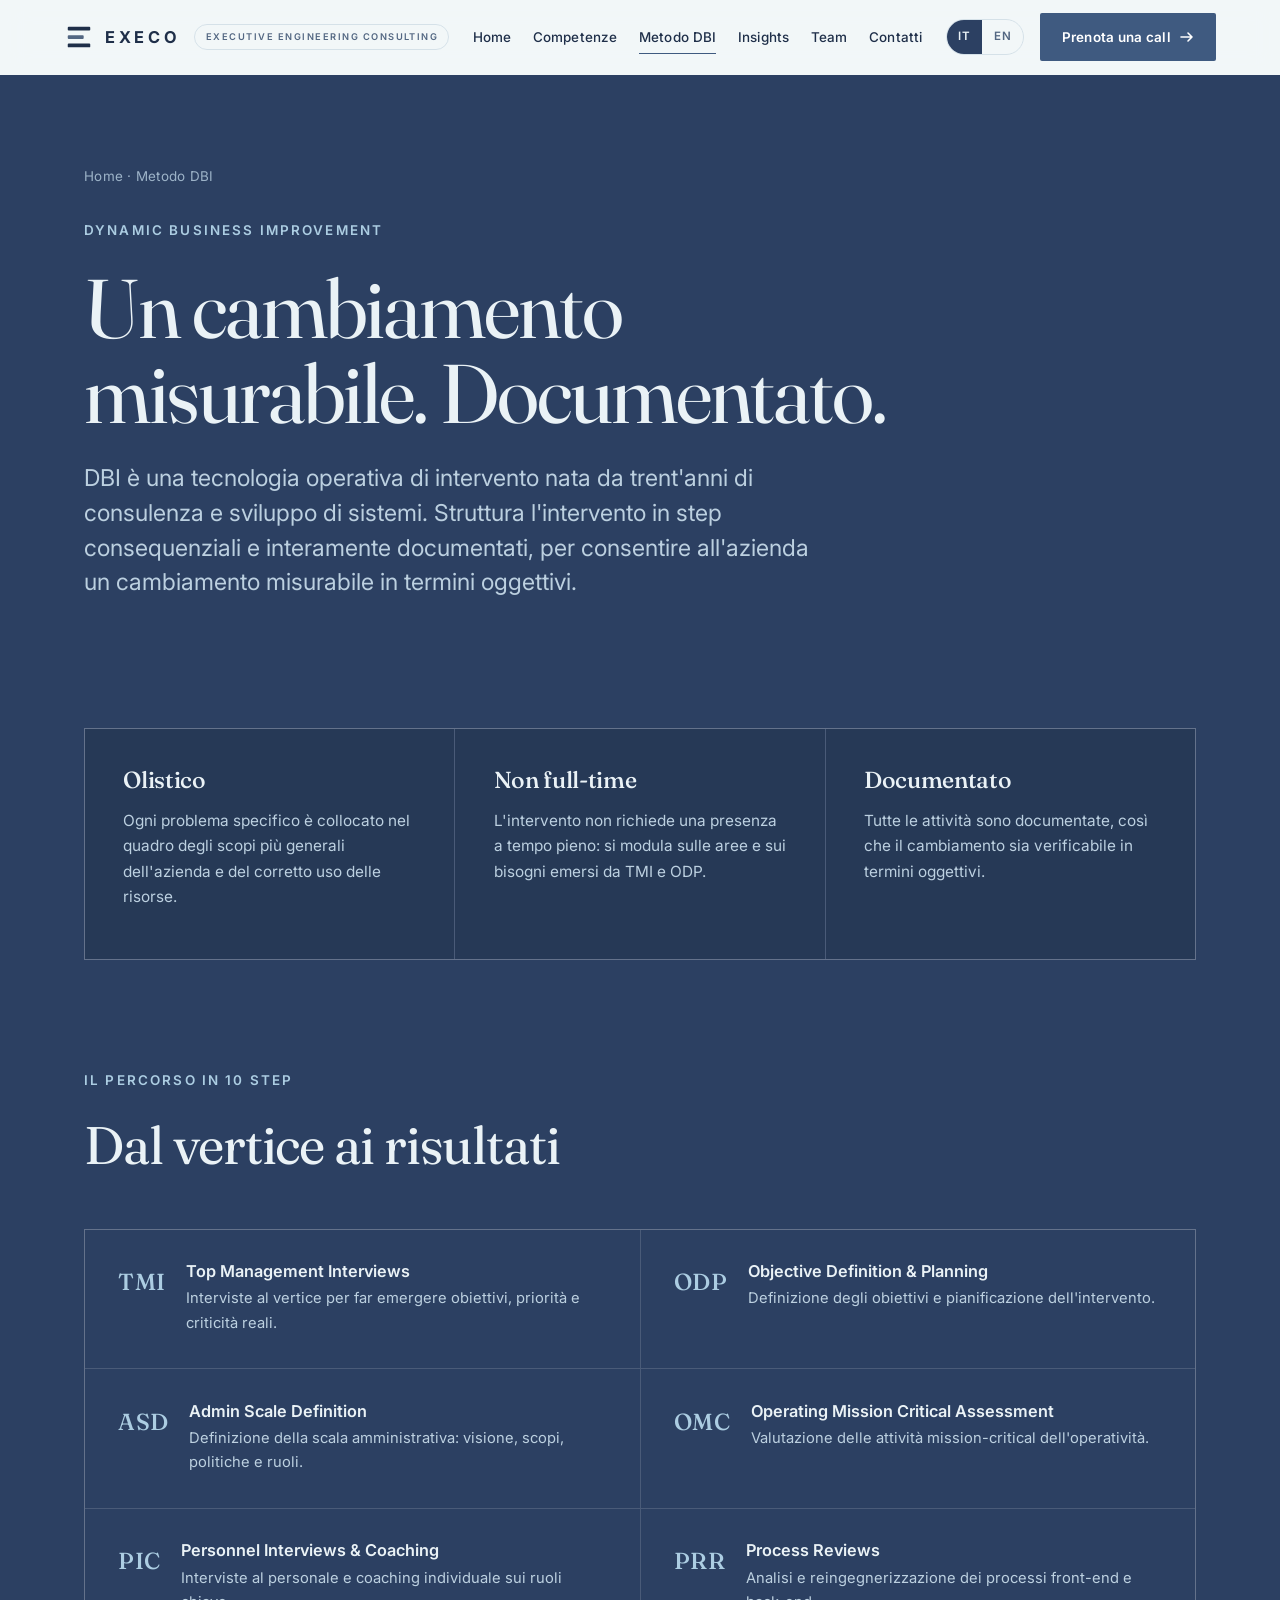
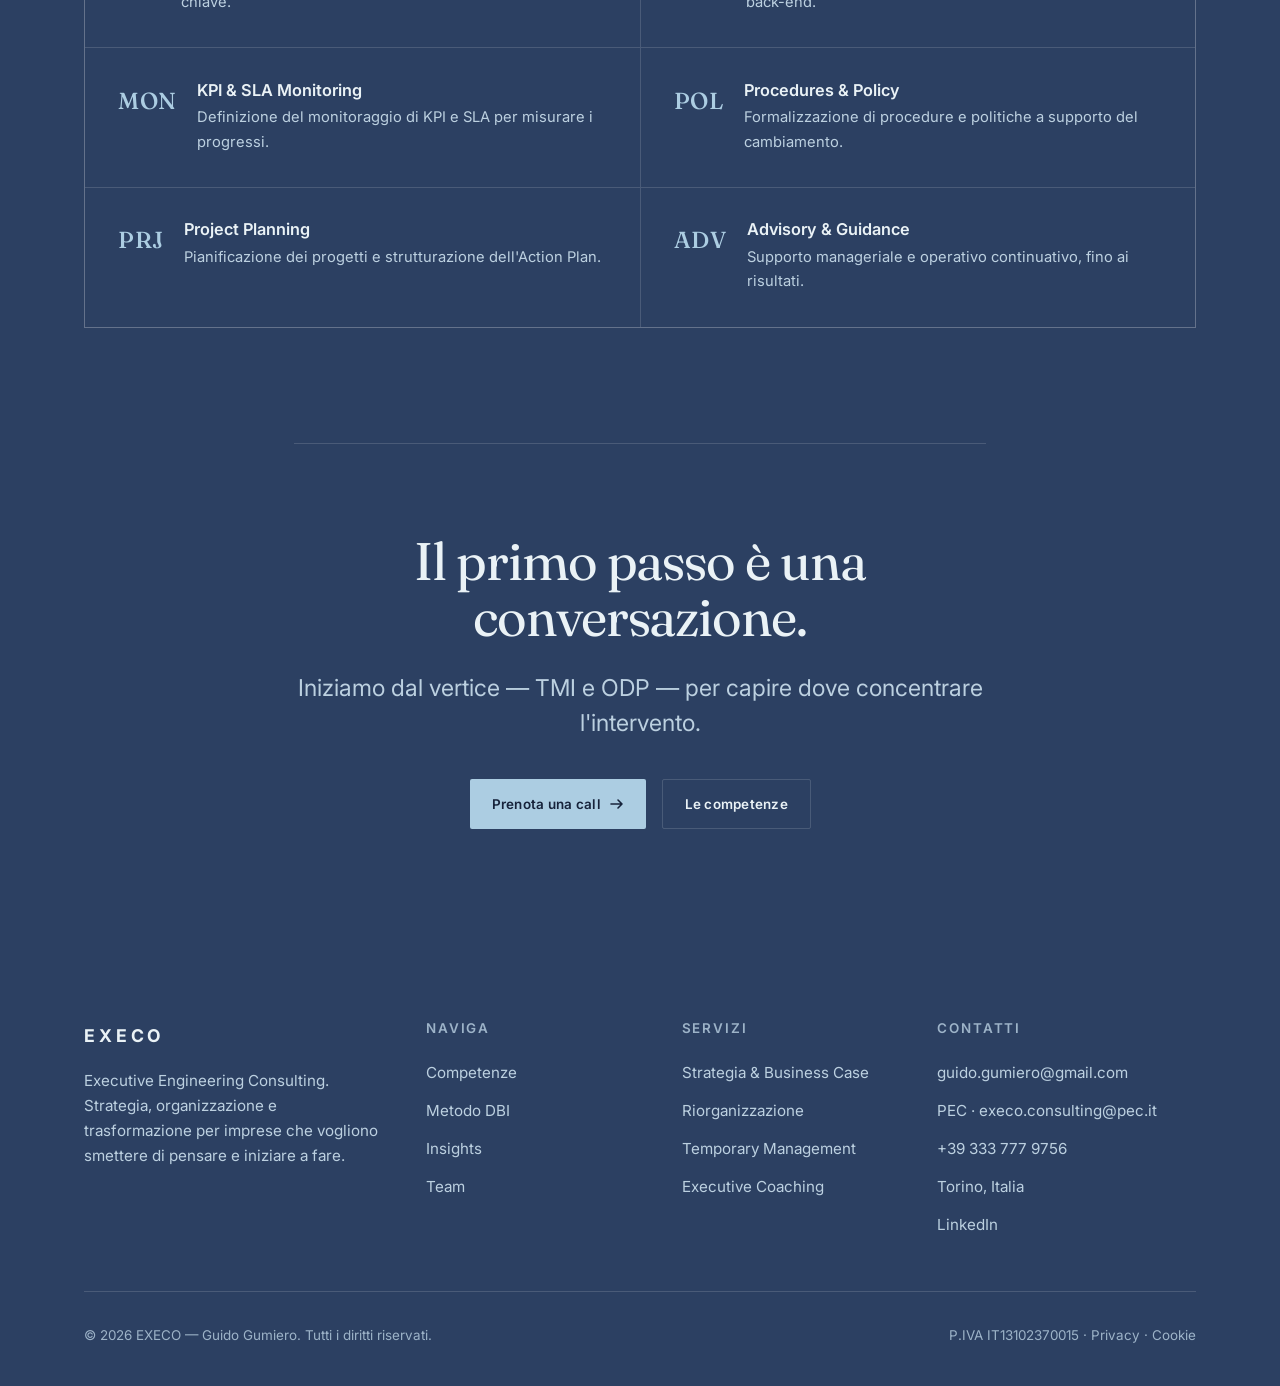
==== approach.html @ 9e6ac354 "EXECO — Executive Engineering Consulting website Static bilingual (IT/EN) marketing site.  Co-Author" ====
<!doctype html>
<html lang="it" data-lang="it">
<head>
  <meta charset="utf-8">
  <meta name="viewport" content="width=device-width, initial-scale=1">
  <title>Metodo DBI · EXECO — Dynamic Business Improvement</title>
  <meta name="description" content="DBI — Dynamic Business Improvement: la metodologia EXECO in dieci step strutturati e documentati per un cambiamento aziendale misurabile in termini oggettivi.">
  <link rel="preconnect" href="https://fonts.googleapis.com">
  <link rel="preconnect" href="https://fonts.gstatic.com" crossorigin>
  <link rel="icon" href="data:image/svg+xml,%3Csvg xmlns='http://www.w3.org/2000/svg' viewBox='0 0 32 32'%3E%3Crect x='4' y='5' width='24' height='4' rx='1' fill='%232c4062'/%3E%3Crect x='4' y='14' width='17' height='4' rx='1' fill='%23536782'/%3E%3Crect x='4' y='23' width='24' height='4' rx='1' fill='%232c4062'/%3E%3C/svg%3E">
  <link rel="stylesheet" href="assets/css/styles.css">
</head>
<body>
  <header class="site-header" id="site-header"></header>

  <main class="ink" style="background:var(--ink)">
    <!-- PAGE HEAD -->
    <section class="page-head ink" style="position:relative; overflow:hidden">
      <svg class="blueprint" viewBox="0 0 1200 500" preserveAspectRatio="xMidYMid slice" aria-hidden="true">
        <defs>
          <pattern id="gridd" width="48" height="48" patternUnits="userSpaceOnUse">
            <path d="M48 0H0V48" fill="none" stroke="#ffffff" stroke-width="1" opacity="0.10"/>
          </pattern>
        </defs>
        <rect width="1200" height="500" fill="url(#gridd)"/>
        <circle cx="1040" cy="120" r="5" fill="#accde2"/>
        <circle cx="1130" cy="300" r="5" fill="#accde2"/>
        <path d="M1040 120 L1130 300" stroke="#accde2" stroke-width="1.4" opacity="0.5"/>
      </svg>
      <div class="wrap">
        <p class="breadcrumb" style="color:var(--on-ink-faint)" data-reveal><a href="index.html">Home</a> · <span data-lang="it">Metodo DBI</span><span data-lang="en">The DBI Method</span></p>
        <span class="eyebrow no-num mt-2" data-reveal data-delay="1">Dynamic Business Improvement</span>
        <h1 class="h-1" data-reveal data-delay="2">
          <span data-lang="it">Un cambiamento<br>misurabile. Documentato.</span>
          <span data-lang="en">Change that is<br>measurable. Documented.</span>
        </h1>
        <p class="lead" data-reveal data-delay="3">
          <span data-lang="it">DBI è una tecnologia operativa di intervento nata da trent'anni di consulenza e sviluppo di sistemi. Struttura l'intervento in step consequenziali e interamente documentati, per consentire all'azienda un cambiamento misurabile in termini oggettivi.</span>
          <span data-lang="en">DBI is an operational intervention technology born from thirty years of consulting and systems development. It structures the work in consequential, fully documented steps, giving the company change that is measurable in objective terms.</span>
        </p>
      </div>
    </section>

    <!-- PRINCIPLES -->
    <section class="section-sm ink">
      <div class="wrap">
        <div class="grid-3" style="background:var(--line-ink); border-color:var(--line-ink); margin-top:0">
          <div class="cell" style="background:var(--ink-800); color:var(--on-ink)">
            <h3 style="color:var(--on-ink)"><span data-lang="it">Olistico</span><span data-lang="en">Holistic</span></h3>
            <p style="color:var(--on-ink-muted)"><span data-lang="it">Ogni problema specifico è collocato nel quadro degli scopi più generali dell'azienda e del corretto uso delle risorse.</span><span data-lang="en">Every specific problem is placed within the framework of the company's broader purpose and the correct use of resources.</span></p>
          </div>
          <div class="cell" style="background:var(--ink-800); color:var(--on-ink)">
            <h3 style="color:var(--on-ink)"><span data-lang="it">Non full-time</span><span data-lang="en">Not full-time</span></h3>
            <p style="color:var(--on-ink-muted)"><span data-lang="it">L'intervento non richiede una presenza a tempo pieno: si modula sulle aree e sui bisogni emersi da TMI e ODP.</span><span data-lang="en">The intervention does not require full-time presence: it flexes to the areas and needs that emerge from TMI and ODP.</span></p>
          </div>
          <div class="cell" style="background:var(--ink-800); color:var(--on-ink)">
            <h3 style="color:var(--on-ink)"><span data-lang="it">Documentato</span><span data-lang="en">Documented</span></h3>
            <p style="color:var(--on-ink-muted)"><span data-lang="it">Tutte le attività sono documentate, così che il cambiamento sia verificabile in termini oggettivi.</span><span data-lang="en">All activities are documented, so change can be verified in objective terms.</span></p>
          </div>
        </div>
      </div>
    </section>

    <!-- THE 10 STEPS -->
    <section class="section ink" style="padding-top:clamp(1rem,3vw,2rem)">
      <div class="wrap">
        <div class="sec-head">
          <span class="eyebrow no-num" data-reveal><span data-lang="it">Il percorso in 10 step</span><span data-lang="en">The path in 10 steps</span></span>
          <h2 class="h-2" data-reveal data-delay="1"><span data-lang="it">Dal vertice ai risultati</span><span data-lang="en">From leadership to results</span></h2>
        </div>

        <div class="steps" style="margin-top:clamp(2.5rem,5vw,3.5rem)">
          <div class="step" data-reveal><div class="code">TMI</div><div><h4>Top Management Interviews</h4><p><span data-lang="it">Interviste al vertice per far emergere obiettivi, priorità e criticità reali.</span><span data-lang="en">Leadership interviews to surface real goals, priorities and critical issues.</span></p></div></div>
          <div class="step" data-reveal data-delay="1"><div class="code">ODP</div><div><h4>Objective Definition &amp; Planning</h4><p><span data-lang="it">Definizione degli obiettivi e pianificazione dell'intervento.</span><span data-lang="en">Defining objectives and planning the intervention.</span></p></div></div>
          <div class="step" data-reveal><div class="code">ASD</div><div><h4>Admin Scale Definition</h4><p><span data-lang="it">Definizione della scala amministrativa: visione, scopi, politiche e ruoli.</span><span data-lang="en">Defining the administrative scale: vision, purposes, policies and roles.</span></p></div></div>
          <div class="step" data-reveal data-delay="1"><div class="code">OMC</div><div><h4>Operating Mission Critical Assessment</h4><p><span data-lang="it">Valutazione delle attività mission-critical dell'operatività.</span><span data-lang="en">Assessment of the mission-critical activities of operations.</span></p></div></div>
          <div class="step" data-reveal><div class="code">PIC</div><div><h4>Personnel Interviews &amp; Coaching</h4><p><span data-lang="it">Interviste al personale e coaching individuale sui ruoli chiave.</span><span data-lang="en">Personnel interviews and individual coaching on key roles.</span></p></div></div>
          <div class="step" data-reveal data-delay="1"><div class="code">PRR</div><div><h4>Process Reviews</h4><p><span data-lang="it">Analisi e reingegnerizzazione dei processi front-end e back-end.</span><span data-lang="en">Review and re-engineering of front-end and back-end processes.</span></p></div></div>
          <div class="step" data-reveal><div class="code">MON</div><div><h4>KPI &amp; SLA Monitoring</h4><p><span data-lang="it">Definizione del monitoraggio di KPI e SLA per misurare i progressi.</span><span data-lang="en">Defining KPI and SLA monitoring to measure progress.</span></p></div></div>
          <div class="step" data-reveal data-delay="1"><div class="code">POL</div><div><h4>Procedures &amp; Policy</h4><p><span data-lang="it">Formalizzazione di procedure e politiche a supporto del cambiamento.</span><span data-lang="en">Formalising procedures and policies to support change.</span></p></div></div>
          <div class="step" data-reveal><div class="code">PRJ</div><div><h4>Project Planning</h4><p><span data-lang="it">Pianificazione dei progetti e strutturazione dell'Action Plan.</span><span data-lang="en">Project planning and structuring of the Action Plan.</span></p></div></div>
          <div class="step" data-reveal data-delay="1"><div class="code">ADV</div><div><h4>Advisory &amp; Guidance</h4><p><span data-lang="it">Supporto manageriale e operativo continuativo, fino ai risultati.</span><span data-lang="en">Ongoing managerial and operational guidance, all the way to results.</span></p></div></div>
        </div>
      </div>
    </section>

    <!-- CTA -->
    <section class="section ink cta-band" style="padding-top:0">
      <div class="wrap wrap-narrow">
        <hr class="divider" style="background:var(--line-ink); margin-bottom:clamp(3rem,7vw,6rem)">
        <h2 class="h-2" data-reveal><span data-lang="it">Il primo passo è una conversazione.</span><span data-lang="en">The first step is a conversation.</span></h2>
        <p class="lead" data-reveal data-delay="1"><span data-lang="it">Iniziamo dal vertice — TMI e ODP — per capire dove concentrare l'intervento.</span><span data-lang="en">We start from the top — TMI and ODP — to understand where to focus the work.</span></p>
        <div class="actions" data-reveal data-delay="2">
          <a class="btn btn-primary" href="contact.html"><span data-lang="it">Prenota una call</span><span data-lang="en">Book a call</span><svg viewBox="0 0 16 16" fill="none" aria-hidden="true"><path d="M2 8h11M9 4l4 4-4 4" stroke="currentColor" stroke-width="1.6" stroke-linecap="round" stroke-linejoin="round"/></svg></a>
          <a class="btn btn-outline" href="expertise.html"><span data-lang="it">Le competenze</span><span data-lang="en">Our expertise</span></a>
        </div>
      </div>
    </section>
  </main>

  <footer class="site-footer" id="site-footer"></footer>
  <script src="assets/js/main.js"></script>
</body>
</html>
---- assets/css/styles.css ----
/* ============================================================
   EXECO — Executive Engineering Consulting
   Design system: editorial "Trust & Authority"
   Ink + warm paper + copper accent · Fraunces / Inter
   ============================================================ */

/* ---------- Fonts ---------- */
@import url('https://fonts.googleapis.com/css2?family=Fraunces:opsz,wght@9..144,400;9..144,500;9..144,600&family=Inter:wght@400;500;600;700&display=swap');

/* ---------- Tokens ---------- */
:root{
  /* palette — K.Nicole tonal blue
     ice #E6F1F2 · sky #ACCDE2 · steel #9AB3C6 · slate #536782 · navy #2C4062 */
  --ink:        #2c4062;   /* navy — dark sections, footer, primary buttons */
  --ink-800:    #263956;   /* deeper navy — card/step hover on dark */
  --ink-700:    #3a5177;   /* lighter navy — btn-ink hover */
  --ink-600:    #4a628a;
  --paper:      #f2f7f8;   /* near-white, hint of ice */
  --paper-pure: #ffffff;
  --paper-2:    #e6f1f2;   /* ice — alternating sections */

  --text:       #1f2f49;   /* deep navy body text */
  --text-muted: #536782;   /* slate */
  --text-faint: #586a7d;   /* muted steel — AA on paper & ice */
  --on-ink:         #eaf2f6;
  --on-ink-muted:   #bcd0e0;
  --on-ink-faint:   #9db3c8;  /* AA on navy */

  --accent:         #3f5a80;   /* denim — accent/links/CTA on light */
  --accent-strong:  #2c4062;   /* navy — accent hover */
  --accent-on-ink:  #accde2;   /* sky — accent on navy */

  --line:      #d5e1e8;        /* soft blue-grey border on light */
  --line-soft: #e4edf1;
  --line-ink:  rgba(255,255,255,.14);
  --line-ink-soft: rgba(255,255,255,.07);

  /* type */
  --serif: 'Fraunces', Georgia, 'Times New Roman', serif;
  --sans:  'Inter', system-ui, -apple-system, 'Segoe UI', Roboto, sans-serif;

  /* scale */
  --step--1: clamp(.78rem, .74rem + .2vw, .84rem);
  --step-0:  clamp(1rem, .96rem + .2vw, 1.08rem);
  --step-1:  clamp(1.2rem, 1.1rem + .5vw, 1.45rem);
  --step-2:  clamp(1.55rem, 1.35rem + 1vw, 2.1rem);
  --step-3:  clamp(2.1rem, 1.7rem + 2vw, 3.3rem);
  --step-4:  clamp(2.8rem, 2rem + 4vw, 5.4rem);
  --step-5:  clamp(3.4rem, 2.2rem + 6vw, 7rem);

  /* layout */
  --wrap: 1240px;
  --wrap-narrow: 820px;
  --gutter: clamp(1.25rem, 5vw, 4rem);
  --radius: 2px;

  --ease: cubic-bezier(.22,.61,.36,1);
  --dur: .5s;
}

/* ---------- Reset ---------- */
*,*::before,*::after{ box-sizing:border-box; }
html{ -webkit-text-size-adjust:100%; scroll-behavior:smooth; }
@media (prefers-reduced-motion: reduce){ html{ scroll-behavior:auto; } }
body{
  margin:0;
  font-family:var(--sans);
  font-size:var(--step-0);
  line-height:1.65;
  color:var(--text);
  background:var(--paper);
  -webkit-font-smoothing:antialiased;
  text-rendering:optimizeLegibility;
  overflow-x:hidden;
}
img,svg{ display:block; max-width:100%; }
a{ color:inherit; text-decoration:none; }
button{ font:inherit; color:inherit; cursor:pointer; border:0; background:none; }
h1,h2,h3,h4{ margin:0; font-weight:500; line-height:1.05; letter-spacing:-.015em; }
p{ margin:0; }
ul{ margin:0; padding:0; list-style:none; }
::selection{ background:var(--accent); color:#fff; }
:focus-visible{ outline:2px solid var(--accent); outline-offset:3px; border-radius:2px; }

/* ---------- Layout helpers ---------- */
.wrap{ width:100%; max-width:var(--wrap); margin-inline:auto; padding-inline:var(--gutter); }
.wrap-narrow{ max-width:var(--wrap-narrow); }
.section{ padding-block:clamp(4rem, 9vw, 8.5rem); }
.section-sm{ padding-block:clamp(3rem, 6vw, 5rem); }
.ink{ background:var(--ink); color:var(--on-ink); }
.ink h1,.ink h2,.ink h3{ color:var(--on-ink); }
.paper-2{ background:var(--paper-2); }
.divider{ height:1px; background:var(--line); border:0; margin:0; }

/* eyebrow / section label */
.eyebrow{
  display:inline-flex; align-items:center; gap:.6rem;
  font-family:var(--sans); font-size:var(--step--1); font-weight:600;
  letter-spacing:.16em; text-transform:uppercase; color:var(--accent);
}
.ink .eyebrow{ color:var(--accent-on-ink); }
.eyebrow::before{
  content:attr(data-num); font-variant-numeric:tabular-nums;
  color:var(--text-faint); font-weight:500; letter-spacing:.1em;
}
.ink .eyebrow::before{ color:var(--on-ink-faint); }
.eyebrow.no-num{ gap:0; }
.eyebrow.no-num::before{ content:none; }

/* serif display */
.display{ font-family:var(--serif); font-weight:400; letter-spacing:-.02em; }
.h-hero{ font-family:var(--serif); font-weight:400; font-size:var(--step-5); line-height:.98; letter-spacing:-.03em; }
.h-1{ font-family:var(--serif); font-weight:400; font-size:var(--step-4); line-height:1.02; letter-spacing:-.025em; }
.h-2{ font-family:var(--serif); font-weight:400; font-size:var(--step-3); line-height:1.06; letter-spacing:-.02em; }
.h-3{ font-family:var(--serif); font-weight:500; font-size:var(--step-2); line-height:1.12; }
.lead{ font-size:var(--step-1); line-height:1.5; color:var(--text-muted); font-weight:400; }
.ink .lead{ color:var(--on-ink-muted); }
.muted{ color:var(--text-muted); }
.ink .muted{ color:var(--on-ink-muted); }
.accent-text{ color:var(--accent); }
em.hl{ font-style:italic; color:var(--accent); }
.ink em.hl{ color:var(--accent-on-ink); }

/* ---------- Buttons ---------- */
.btn{
  display:inline-flex; align-items:center; gap:.6em;
  font-family:var(--sans); font-weight:600; font-size:var(--step--1);
  letter-spacing:.02em; padding:.95em 1.6em; border-radius:var(--radius);
  transition:background var(--dur) var(--ease), color var(--dur) var(--ease),
             transform .25s var(--ease), border-color var(--dur) var(--ease);
  will-change:transform; min-height:44px;
}
.btn svg{ width:16px; height:16px; transition:transform .35s var(--ease); }
.btn:hover svg{ transform:translateX(3px); }
.btn-primary{ background:var(--accent); color:#fff; }
.btn-primary:hover{ background:var(--accent-strong); }
/* On navy sections a navy/denim button would vanish — use sky with navy text */
.ink .btn-primary{ background:var(--accent-on-ink); color:#17233b; }
.ink .btn-primary:hover{ background:#c2dbeb; }
.btn-ink{ background:var(--ink); color:var(--on-ink); }
.btn-ink:hover{ background:var(--ink-700); }
.btn-outline{ border:1px solid var(--line); color:var(--text); }
.btn-outline:hover{ border-color:var(--text); }
.ink .btn-outline{ border-color:var(--line-ink); color:var(--on-ink); }
.ink .btn-outline:hover{ border-color:var(--on-ink); background:rgba(255,255,255,.04); }
.btn-ghost{ padding-inline:0; color:var(--text); position:relative; }
.ink .btn-ghost{ color:var(--on-ink); }
.link-arrow{
  display:inline-flex; align-items:center; gap:.5em;
  font-weight:600; font-size:var(--step--1); letter-spacing:.02em;
  padding-bottom:2px; border-bottom:1px solid currentColor;
  transition:gap .3s var(--ease), color .3s var(--ease);
}
.link-arrow:hover{ gap:.85em; color:var(--accent); }
.ink .link-arrow:hover{ color:var(--accent-on-ink); }
.link-arrow svg{ width:14px; height:14px; }

/* ============================================================
   HEADER
   ============================================================ */
.site-header{
  position:sticky; top:0; z-index:100;
  background:color-mix(in srgb, var(--paper) 85%, transparent);
  backdrop-filter:saturate(140%) blur(14px);
  border-bottom:1px solid transparent;
  transition:background .4s var(--ease), border-color .4s var(--ease);
}
.site-header.scrolled{ background:color-mix(in srgb, var(--paper) 96%, transparent); border-bottom-color:var(--line); }
/* header row is a touch wider than the page grid so the brand lockup + full nav
   + language toggle + CTA never collide (nothing gets clipped at the edge) */
.header-inner{ display:flex; flex-wrap:nowrap; align-items:center; justify-content:space-between; gap:1.25rem; height:74px; max-width:1400px; }
.brand{ flex:none; }
.nav-main{ display:flex; align-items:center; gap:clamp(1rem,1.7vw,1.7rem); }
.nav-main a{
  font-size:var(--step--1); font-weight:500; letter-spacing:.01em; color:var(--text);
  position:relative; padding-block:.4rem; transition:color .3s var(--ease); white-space:nowrap;
}
.nav-main a::after{
  content:""; position:absolute; left:0; bottom:0; height:1.5px; width:0; background:var(--accent);
  transition:width .3s var(--ease);
}
.nav-main a:hover{ color:var(--accent); }
.nav-main a:hover::after,.nav-main a[aria-current="page"]::after{ width:100%; }
.nav-main a[aria-current="page"]{ color:var(--text); }
.header-actions{ display:flex; flex:none; align-items:center; gap:1rem; }

/* brand / logo */
.brand{ display:inline-flex; align-items:center; gap:.7rem; white-space:nowrap; }
.brand .mark{ width:30px; height:30px; flex:none; }
.brand .word{ font-family:var(--sans); font-weight:700; letter-spacing:.22em; font-size:1.02rem; white-space:nowrap; }
/* tagline sits inline on a single line, divided from the wordmark */
.brand .tag{ font-size:.58rem; letter-spacing:.16em; font-weight:600; text-transform:uppercase; color:var(--text-muted); white-space:nowrap; padding-left:.7rem; margin-left:.15rem; border-left:1px solid var(--line); }
.brand:hover .mark .bar{ transform:translateX(2px); }
/* show the inline tagline only when the bar is wide enough to fit it cleanly */
@media (max-width: 1279px){ .brand .tag{ display:none; } }

/* language toggle */
.lang-toggle{ display:inline-flex; border:1px solid var(--line); border-radius:999px; overflow:hidden; }
.lang-toggle button{
  font-size:.72rem; font-weight:600; letter-spacing:.08em; padding:.4rem .7rem; color:var(--text-muted);
  transition:background .3s var(--ease), color .3s var(--ease); min-height:34px;
}
.lang-toggle button[aria-pressed="true"]{ background:var(--ink); color:var(--on-ink); }

/* mobile */
.nav-toggle{ display:none; width:44px; height:44px; align-items:center; justify-content:center; }
.nav-toggle span{ position:relative; width:22px; height:1.5px; background:var(--text); transition:.3s var(--ease); }
.nav-toggle span::before,.nav-toggle span::after{ content:""; position:absolute; left:0; width:22px; height:1.5px; background:var(--text); transition:.3s var(--ease); }
.nav-toggle span::before{ top:-7px; } .nav-toggle span::after{ top:7px; }
body.nav-open .nav-toggle span{ background:transparent; }
body.nav-open .nav-toggle span::before{ top:0; transform:rotate(45deg); }
body.nav-open .nav-toggle span::after{ top:0; transform:rotate(-45deg); }

@media (max-width: 1000px){
  .nav-toggle{ display:inline-flex; }
  .nav-main{
    position:fixed; inset:74px 0 auto 0; flex-direction:column; align-items:flex-start; gap:0;
    background:var(--paper); border-bottom:1px solid var(--line); padding:1rem var(--gutter) 2rem;
    transform:translateY(-120%); transition:transform .45s var(--ease); box-shadow:0 30px 60px -30px rgba(0,0,0,.25);
  }
  body.nav-open .nav-main{ transform:translateY(0); }
  .nav-main a{ width:100%; padding-block:1rem; font-size:1.15rem; border-bottom:1px solid var(--line-soft); }
  .nav-main a::after{ display:none; }
  .header-cta-desktop{ display:none; }
}

/* ============================================================
   HERO
   ============================================================ */
.hero{ position:relative; padding-block:clamp(3.5rem,9vw,8rem) clamp(3rem,7vw,6rem); overflow:hidden; }
.hero-grid{ display:grid; grid-template-columns:1.15fr .85fr; gap:clamp(2rem,5vw,4rem); align-items:end; }
.hero h1{ margin-top:1.6rem; max-width:16ch; }
.hero .lead{ margin-top:1.8rem; max-width:46ch; }
.hero-cta{ display:flex; flex-wrap:wrap; gap:1rem; margin-top:2.4rem; }
.hero-side{ padding-bottom:.4rem; }
.hero-statement{ font-family:var(--serif); font-size:var(--step-1); line-height:1.3; font-style:italic; color:var(--text-muted); }
.hero-hash{ margin-top:1.6rem; font-family:var(--sans); font-weight:700; letter-spacing:.02em; color:var(--accent); font-size:var(--step-1); }

/* blueprint backdrop */
.blueprint{ position:absolute; inset:0; z-index:-1; pointer-events:none; opacity:.5; }
.ink .blueprint{ opacity:.35; }

@media (max-width: 860px){
  .hero-grid{ grid-template-columns:1fr; align-items:start; }
  .hero-side{ border-top:1px solid var(--line); padding-top:2rem; }
}

/* ============================================================
   METRICS STRIP
   ============================================================ */
.metrics{ display:grid; grid-template-columns:repeat(4,1fr); gap:1px; background:var(--line-ink); border-block:1px solid var(--line-ink); }
.metric{ background:var(--ink); padding:clamp(1.8rem,3vw,2.8rem) clamp(1.2rem,2vw,2rem); }
.metric .num{ font-family:var(--serif); font-size:var(--step-3); line-height:1; color:var(--on-ink); font-variant-numeric:tabular-nums; }
.metric .num .u{ color:var(--accent-on-ink); }
.metric .lbl{ margin-top:.7rem; font-size:var(--step--1); color:var(--on-ink-muted); letter-spacing:.02em; }
@media (max-width:720px){ .metrics{ grid-template-columns:repeat(2,1fr); } }

/* ============================================================
   SECTION HEADER
   ============================================================ */
.sec-head{ display:grid; grid-template-columns:1fr; gap:1.2rem; max-width:60ch; }
.sec-head.split{ grid-template-columns:1fr auto; align-items:end; max-width:none; gap:2rem; }
.sec-head h2{ margin-top:.4rem; }
@media (max-width:720px){ .sec-head.split{ grid-template-columns:1fr; } }

/* ============================================================
   EXPERTISE / CARD GRID
   ============================================================ */
.grid-3{ display:grid; grid-template-columns:repeat(3,1fr); gap:1px; background:var(--line); border:1px solid var(--line); margin-top:clamp(2.5rem,5vw,4rem); }
.grid-2{ display:grid; grid-template-columns:repeat(2,1fr); gap:1px; background:var(--line); border:1px solid var(--line); margin-top:clamp(2.5rem,5vw,4rem); }
@media (max-width:900px){ .grid-3{ grid-template-columns:1fr 1fr; } }
@media (max-width:620px){ .grid-3,.grid-2{ grid-template-columns:1fr; } }

.cell{
  background:var(--paper); padding:clamp(1.8rem,3vw,2.6rem);
  display:flex; flex-direction:column; gap:1rem; min-height:230px;
  transition:background .4s var(--ease);
}
.cell:hover{ background:var(--paper-pure); }
.cell .idx{ font-size:var(--step--1); font-weight:600; letter-spacing:.1em; color:var(--text-faint); font-variant-numeric:tabular-nums; }
.cell h3{ font-family:var(--serif); font-size:var(--step-1); font-weight:500; }
.cell p{ color:var(--text-muted); font-size:.96rem; }
.cell .ic{ width:26px; height:26px; color:var(--accent); margin-bottom:.2rem; }
.cell .tail{ margin-top:auto; }

/* list of services (checkline) */
.checklist{ display:grid; gap:.9rem; margin-top:1.5rem; }
.checklist li{ display:grid; grid-template-columns:auto 1fr; gap:.9rem; align-items:start; padding-bottom:.9rem; border-bottom:1px solid var(--line-soft); }
.checklist li .ck{ width:18px; height:18px; color:var(--accent); margin-top:.28rem; flex:none; }
.checklist.two{ grid-template-columns:1fr 1fr; gap:.9rem 2.5rem; }
@media (max-width:680px){ .checklist.two{ grid-template-columns:1fr; } }

/* ============================================================
   DBI METHOD — process steps
   ============================================================ */
.steps{ display:grid; grid-template-columns:repeat(2,1fr); gap:1px; background:var(--line-ink); border:1px solid var(--line-ink); margin-top:clamp(2.5rem,5vw,4rem); }
@media (max-width:640px){ .steps{ grid-template-columns:1fr; } }
.step{ background:var(--ink); padding:clamp(1.5rem,2.6vw,2.2rem); display:grid; grid-template-columns:auto 1fr; gap:1.3rem; align-items:start; transition:background .4s var(--ease); }
.step:hover{ background:var(--ink-800); }
.step .code{ font-family:var(--serif); font-size:var(--step-1); color:var(--accent-on-ink); font-weight:500; letter-spacing:.02em; }
.step h4{ font-size:1.02rem; font-weight:600; color:var(--on-ink); letter-spacing:0; }
.step p{ margin-top:.4rem; color:var(--on-ink-muted); font-size:.92rem; }

/* big quote / manifesto */
.manifesto{ text-align:center; max-width:24ch; margin-inline:auto; }
.manifesto .q{ font-family:var(--serif); font-size:var(--step-4); line-height:1.04; font-style:italic; }
.manifesto .hash{ display:inline-block; margin-top:2rem; font-weight:700; letter-spacing:.04em; color:var(--accent-on-ink); font-size:var(--step-1); }

/* ============================================================
   INSIGHTS
   ============================================================ */
.insights-grid{ display:grid; grid-template-columns:1.4fr 1fr; gap:1px; background:var(--line); border:1px solid var(--line); margin-top:clamp(2.5rem,5vw,4rem); }
@media (max-width:820px){ .insights-grid{ grid-template-columns:1fr; } }
.insight{ background:var(--paper); padding:clamp(1.8rem,3vw,3rem); display:flex; flex-direction:column; gap:1.1rem; transition:background .4s var(--ease); }
.insight:hover{ background:var(--paper-pure); }
.insight .kicker{ font-size:var(--step--1); font-weight:600; letter-spacing:.14em; text-transform:uppercase; color:var(--accent); }
.insight h3{ font-family:var(--serif); font-weight:400; font-size:var(--step-2); line-height:1.08; }
.insight.feat h3{ font-size:var(--step-3); }
.insight p{ color:var(--text-muted); }
.insight .tail{ margin-top:auto; padding-top:.6rem; }

/* numbered dysfunctions */
.stack{ margin-top:clamp(2.5rem,5vw,4rem); border-top:1px solid var(--line); }
.stack-row{ display:grid; grid-template-columns:auto 1fr auto; gap:clamp(1.2rem,3vw,3rem); align-items:baseline; padding:clamp(1.6rem,3vw,2.4rem) 0; border-bottom:1px solid var(--line); transition:padding-left .4s var(--ease); }
.stack-row:hover{ padding-left:12px; }
.stack-row .n{ font-family:var(--serif); font-size:var(--step-2); color:var(--accent); font-variant-numeric:tabular-nums; line-height:1; }
.stack-row h3{ font-family:var(--serif); font-weight:500; font-size:var(--step-1); }
.stack-row p{ margin-top:.6rem; color:var(--text-muted); max-width:60ch; }
.stack-row .side{ color:var(--text-faint); font-size:var(--step--1); letter-spacing:.08em; text-transform:uppercase; white-space:nowrap; }
@media (max-width:640px){ .stack-row{ grid-template-columns:auto 1fr; } .stack-row .side{ display:none; } }

/* ============================================================
   ABOUT
   ============================================================ */
.about-grid{ display:grid; grid-template-columns:1fr 1.25fr; gap:clamp(2rem,5vw,5rem); align-items:start; }
@media (max-width:860px){ .about-grid{ grid-template-columns:1fr; } }
.portrait{ position:relative; aspect-ratio:4/5; background:var(--ink); border:1px solid var(--line-ink); display:flex; align-items:center; justify-content:center; overflow:hidden; }
.portrait .initials{ font-family:var(--serif); font-size:clamp(4rem,12vw,8rem); color:var(--on-ink); letter-spacing:-.03em; position:relative; z-index:1; }
.portrait .role{ position:absolute; left:0; right:0; bottom:0; padding:1.2rem 1.4rem; background:linear-gradient(to top, rgba(0,0,0,.55), transparent); color:var(--on-ink); z-index:2; }
.portrait .role .n{ font-weight:600; letter-spacing:.02em; }
.portrait .role .t{ font-size:var(--step--1); color:var(--on-ink-muted); }
.bio p + p{ margin-top:1.2rem; }
.credentials{ margin-top:2.2rem; display:grid; gap:1px; background:var(--line); border:1px solid var(--line); }
.credentials .cr{ background:var(--paper); padding:1.2rem 1.4rem; display:grid; grid-template-columns:auto 1fr; gap:1rem; align-items:center; }
.credentials .cr .k{ font-size:var(--step--1); letter-spacing:.1em; text-transform:uppercase; color:var(--text-faint); }
.tags{ display:flex; flex-wrap:wrap; gap:.6rem; margin-top:2rem; }
.tag{ font-size:var(--step--1); font-weight:500; letter-spacing:.02em; padding:.5em 1em; border:1px solid var(--line); border-radius:999px; color:var(--text-muted); }

/* career track (selected experience) */
.track{ margin-top:1.1rem; border-top:1px solid var(--line); }
.track-row{ display:grid; grid-template-columns:8.5rem 1fr; gap:1.2rem; align-items:baseline; padding:.85rem 0; border-bottom:1px solid var(--line-soft); }
.track-row .yr{ font-size:var(--step--1); color:var(--text-faint); font-variant-numeric:tabular-nums; letter-spacing:.02em; white-space:nowrap; }
.track-row .rl{ font-size:.96rem; color:var(--text-muted); }
.track-row .rl strong{ font-weight:600; color:var(--text); }
@media (max-width:520px){ .track-row{ grid-template-columns:1fr; gap:.15rem; } }

/* team members */
.avatar{ width:clamp(170px,22vw,240px); aspect-ratio:1; border-radius:50%; object-fit:cover; border:1px solid var(--line); background:var(--paper-2); }
.member-id{ margin-top:1.7rem; }
.member-id h2{ font-family:var(--serif); font-weight:500; font-size:var(--step-2); }
.member-role{ margin-top:.5rem; color:var(--accent); font-weight:600; font-size:var(--step--1); letter-spacing:.04em; text-transform:uppercase; }
.member-links{ margin-top:1.2rem; }

/* ============================================================
   CTA BAND
   ============================================================ */
.cta-band{ text-align:center; }
.cta-band h2{ max-width:20ch; margin-inline:auto; }
.cta-band .lead{ max-width:52ch; margin:1.6rem auto 0; }
.cta-band .actions{ display:flex; flex-wrap:wrap; gap:1rem; justify-content:center; margin-top:2.4rem; }

/* ============================================================
   CONTACT
   ============================================================ */
.contact-grid{ display:grid; grid-template-columns:1fr 1.1fr; gap:clamp(2.5rem,6vw,6rem); align-items:start; }
@media (max-width:860px){ .contact-grid{ grid-template-columns:1fr; } }
.contact-meta{ display:grid; gap:1.6rem; margin-top:2.4rem; }
.contact-meta .row{ display:grid; gap:.3rem; padding-bottom:1.4rem; border-bottom:1px solid var(--line-ink); }
.contact-meta .k{ font-size:var(--step--1); letter-spacing:.14em; text-transform:uppercase; color:var(--on-ink-faint); }
.contact-meta .v{ font-size:var(--step-1); color:var(--on-ink); font-family:var(--serif); }
.contact-meta a.v:hover{ color:var(--accent-on-ink); }

.form{ display:grid; gap:1.4rem; }
.field{ display:grid; gap:.5rem; }
.field label{ font-size:var(--step--1); font-weight:600; letter-spacing:.04em; }
.field .req{ color:var(--accent); }
.field input,.field textarea,.field select{
  font-family:var(--sans); font-size:1rem; color:var(--text); background:var(--paper-pure);
  border:1px solid var(--line); border-radius:var(--radius); padding:.9rem 1rem; width:100%;
  transition:border-color .3s var(--ease), box-shadow .3s var(--ease); min-height:48px;
}
.field textarea{ resize:vertical; min-height:130px; }
.field input:focus,.field textarea:focus,.field select:focus{ outline:0; border-color:var(--accent); box-shadow:0 0 0 3px color-mix(in srgb, var(--accent) 16%, transparent); }
.field .help{ font-size:var(--step--1); color:var(--text-faint); }
.field.two{ grid-template-columns:1fr 1fr; gap:1.4rem; display:grid; }
@media (max-width:520px){ .field.two{ grid-template-columns:1fr; } }
.form-note{ font-size:var(--step--1); color:var(--text-faint); }
.form-status{ font-size:.95rem; padding:.9rem 1rem; border-radius:var(--radius); display:none; }
.form-status.ok{ display:block; background:color-mix(in srgb, var(--accent) 12%, var(--paper-pure)); border:1px solid var(--accent); color:var(--accent-strong); }

/* ============================================================
   PAGE HEADER (interior pages)
   ============================================================ */
.page-head{ padding-block:clamp(3.5rem,7vw,6.5rem) clamp(2rem,4vw,3.5rem); }
.page-head h1{ margin-top:1.4rem; max-width:18ch; }
.page-head .lead{ margin-top:1.6rem; max-width:52ch; }
.breadcrumb{ font-size:var(--step--1); color:var(--text-muted); letter-spacing:.02em; }
.breadcrumb a:hover{ color:var(--accent); }

/* ============================================================
   FOOTER
   ============================================================ */
.site-footer{ background:var(--ink); color:var(--on-ink); padding-block:clamp(3.5rem,6vw,5.5rem) 2.5rem; }
.footer-top{ display:grid; grid-template-columns:1.4fr 1fr 1fr 1.2fr; gap:2.5rem; padding-bottom:3rem; border-bottom:1px solid var(--line-ink); }
@media (max-width:820px){ .footer-top{ grid-template-columns:1fr 1fr; gap:2.5rem 1.5rem; } }
@media (max-width:480px){ .footer-top{ grid-template-columns:1fr; } }
.footer-brand .word{ font-weight:700; letter-spacing:.22em; font-size:1.1rem; }
.footer-brand p{ margin-top:1.1rem; color:var(--on-ink-muted); max-width:34ch; font-size:.95rem; }
.footer-col h4{ font-size:var(--step--1); letter-spacing:.14em; text-transform:uppercase; color:var(--on-ink-faint); font-weight:600; margin-bottom:1.2rem; }
.footer-col a{ display:block; padding:.4rem 0; color:var(--on-ink-muted); font-size:.95rem; transition:color .3s var(--ease); }
.footer-col a:hover{ color:var(--on-ink); }
.footer-bottom{ display:flex; flex-wrap:wrap; justify-content:space-between; gap:1rem; padding-top:2rem; color:var(--on-ink-faint); font-size:var(--step--1); }
.footer-bottom a:hover{ color:var(--on-ink); }

/* ============================================================
   REVEAL ANIMATION
   ============================================================ */
[data-reveal]{ opacity:0; transform:translateY(22px); transition:opacity .8s var(--ease), transform .8s var(--ease); }
[data-reveal].in{ opacity:1; transform:none; }
[data-reveal][data-delay="1"]{ transition-delay:.08s; }
[data-reveal][data-delay="2"]{ transition-delay:.16s; }
[data-reveal][data-delay="3"]{ transition-delay:.24s; }
@media (prefers-reduced-motion: reduce){
  [data-reveal]{ opacity:1 !important; transform:none !important; transition:none !important; }
  *{ scroll-behavior:auto !important; }
}

/* ---------- Bilingual visibility ----------
   Root gets data-lang="it|en"; inline/block pairs carry data-lang.
   Hide the pair that does not match the active language. */
[data-lang="it"] [data-lang="en"],
[data-lang="en"] [data-lang="it"]{ display:none !important; }
/* Before JS runs, show Italian only to avoid a flash of both languages */
html:not([data-lang]) [data-lang="en"]{ display:none; }

/* utility */
.mt-1{ margin-top:1rem; } .mt-2{ margin-top:2rem; } .mt-3{ margin-top:3rem; }
.center{ text-align:center; }
.maxw{ max-width:60ch; }
.nowrap{ white-space:nowrap; }
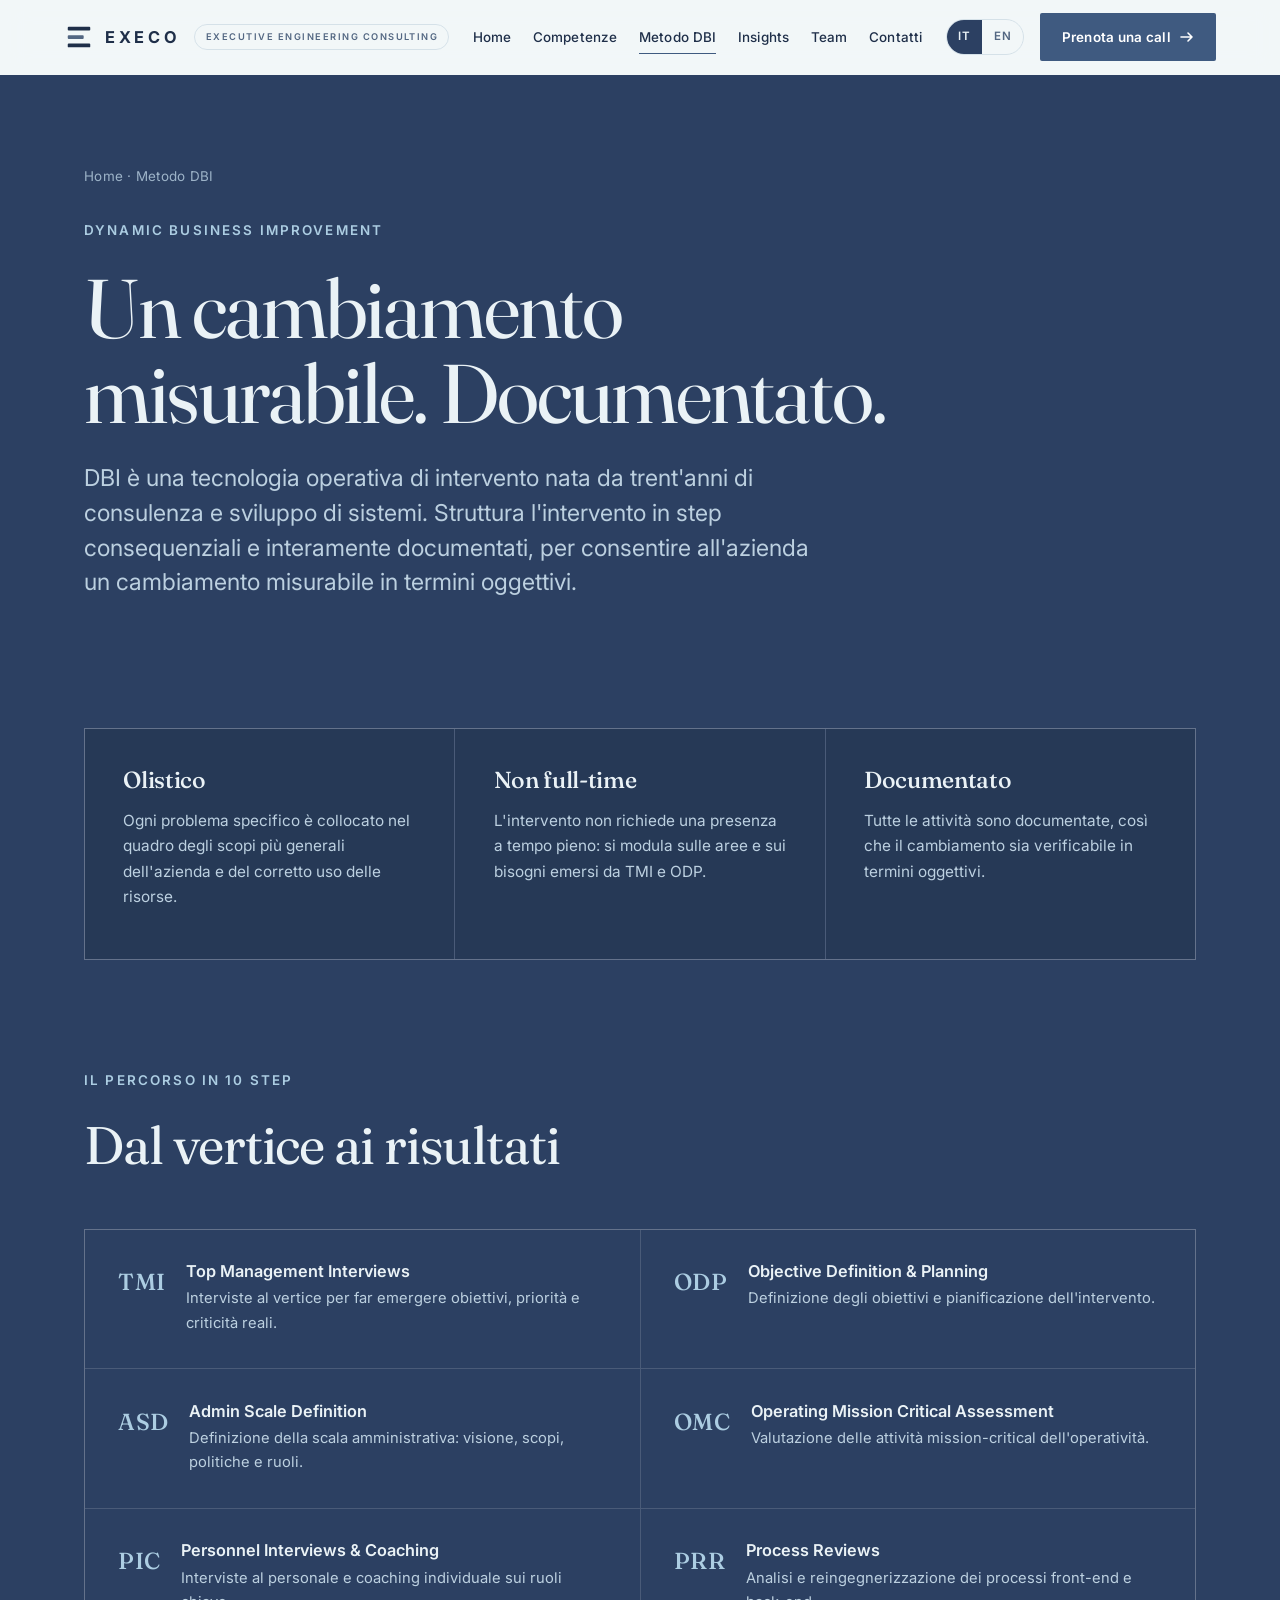
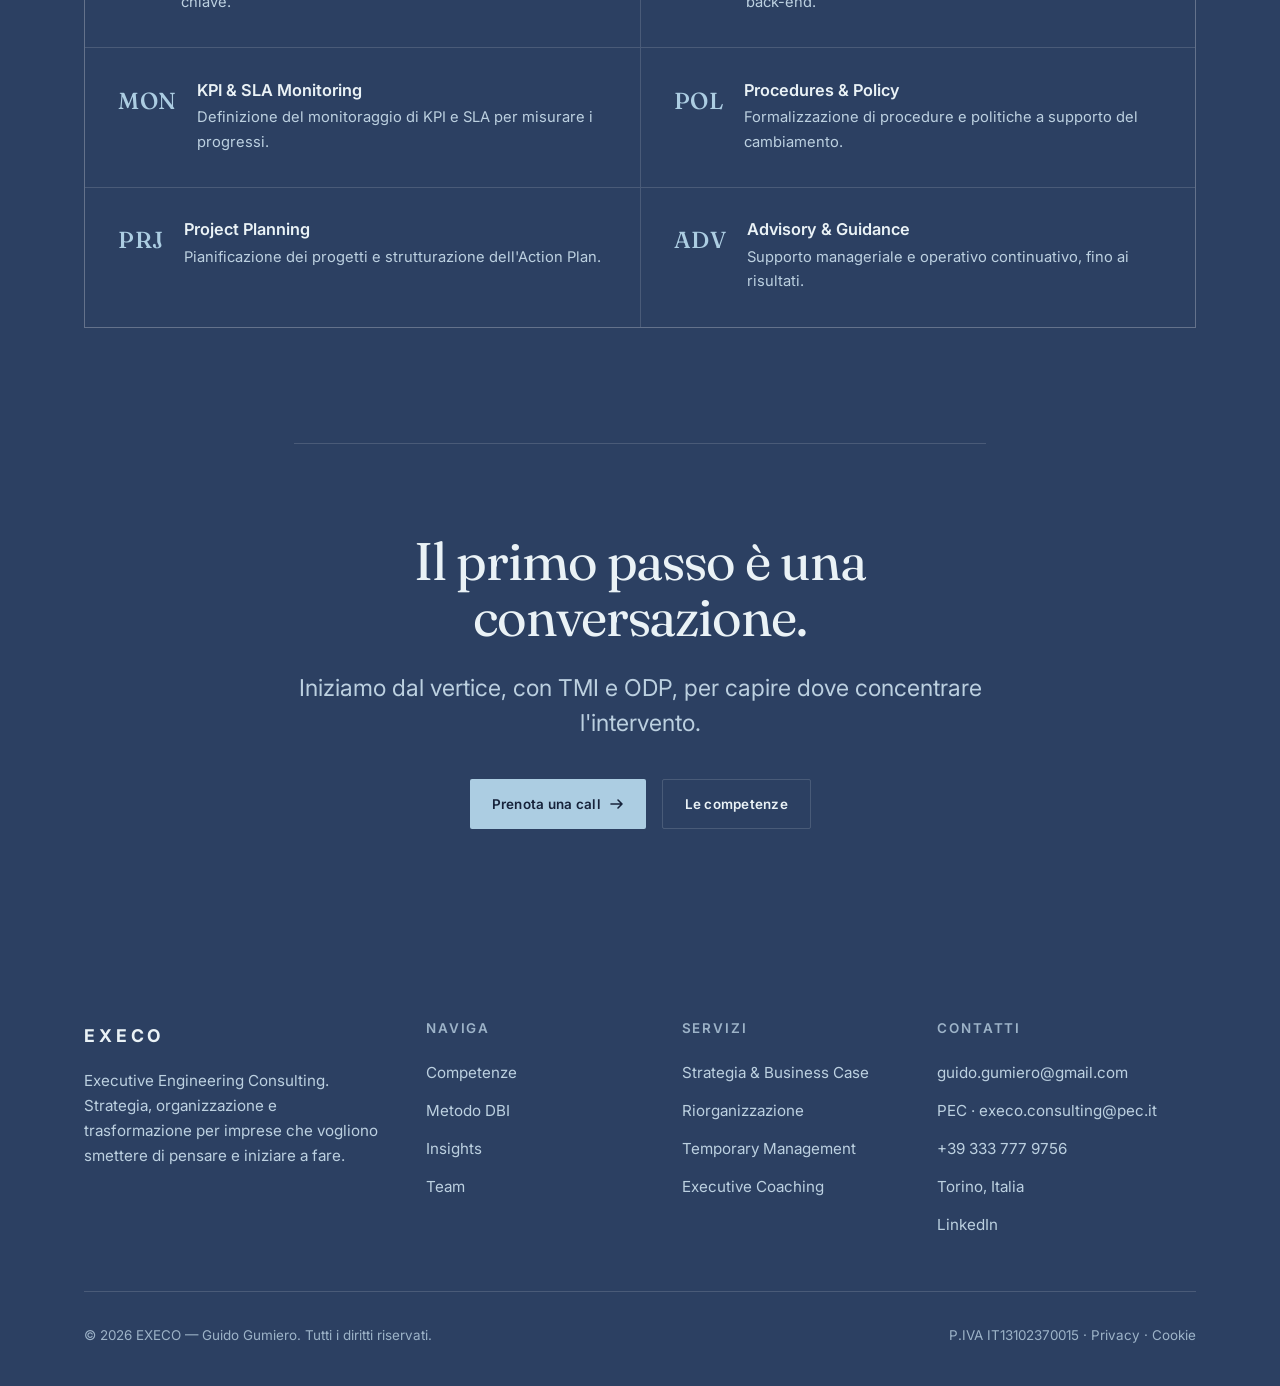
==== commit 0f535a50: "aggiornamento sito" ====
--- a/approach.html
+++ b/approach.html
@@ -89,7 +89,7 @@
       <div class="wrap wrap-narrow">
         <hr class="divider" style="background:var(--line-ink); margin-bottom:clamp(3rem,7vw,6rem)">
         <h2 class="h-2" data-reveal><span data-lang="it">Il primo passo è una conversazione.</span><span data-lang="en">The first step is a conversation.</span></h2>
-        <p class="lead" data-reveal data-delay="1"><span data-lang="it">Iniziamo dal vertice — TMI e ODP — per capire dove concentrare l'intervento.</span><span data-lang="en">We start from the top — TMI and ODP — to understand where to focus the work.</span></p>
+        <p class="lead" data-reveal data-delay="1"><span data-lang="it">Iniziamo dal vertice, con TMI e ODP, per capire dove concentrare l'intervento.</span><span data-lang="en">We start from the top, with TMI and ODP, to understand where to focus the work.</span></p>
         <div class="actions" data-reveal data-delay="2">
           <a class="btn btn-primary" href="contact.html"><span data-lang="it">Prenota una call</span><span data-lang="en">Book a call</span><svg viewBox="0 0 16 16" fill="none" aria-hidden="true"><path d="M2 8h11M9 4l4 4-4 4" stroke="currentColor" stroke-width="1.6" stroke-linecap="round" stroke-linejoin="round"/></svg></a>
           <a class="btn btn-outline" href="expertise.html"><span data-lang="it">Le competenze</span><span data-lang="en">Our expertise</span></a>
